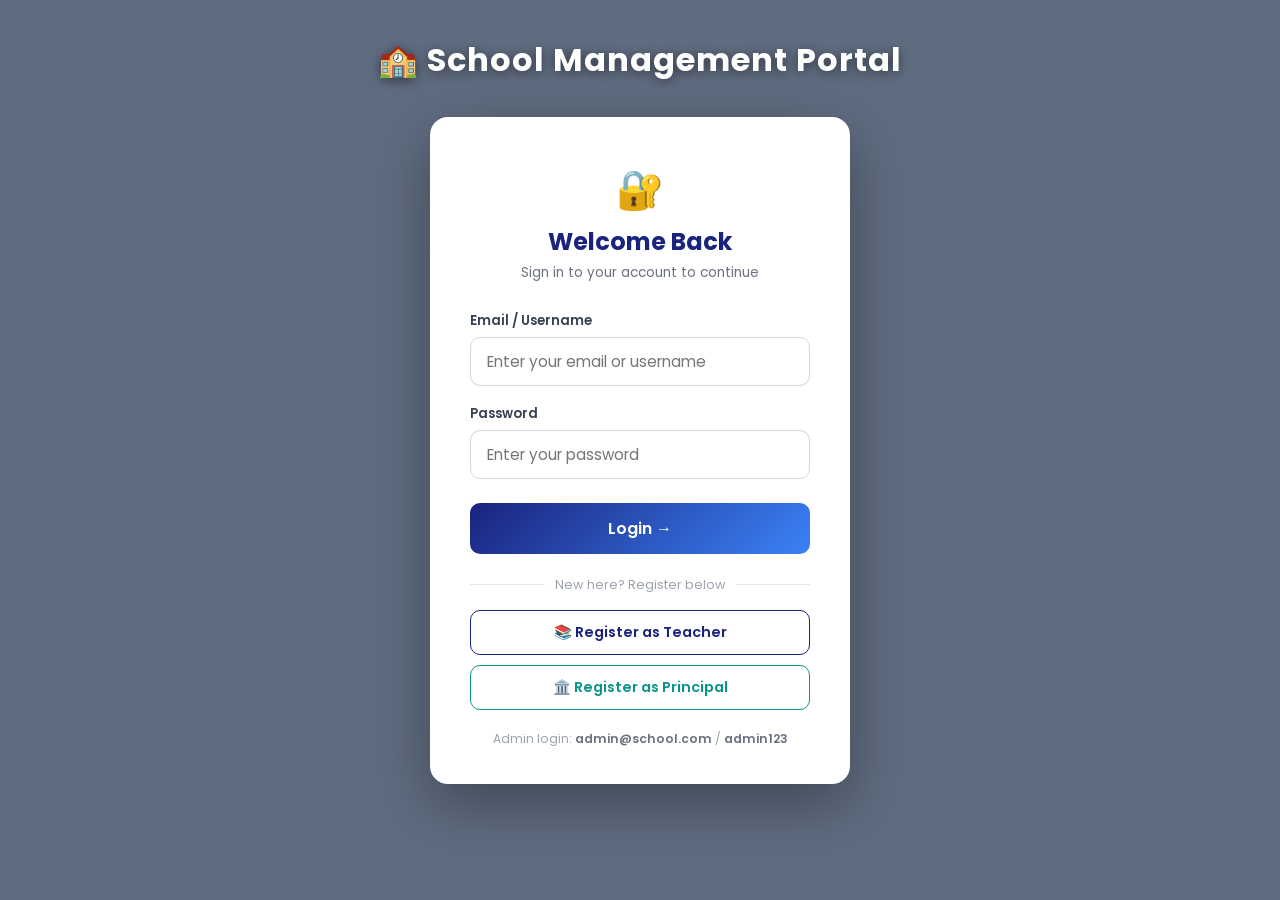
==== dashboard-admin.html @ 129d716a "Add complete School Management System UI (all pages) Co-authored-by: NikhilPNanhe <257452570+NikhilP" ====
<!DOCTYPE html>
<html lang="en">
<head>
  <meta charset="UTF-8" />
  <meta name="viewport" content="width=device-width, initial-scale=1.0" />
  <title>Admin Dashboard – School Management Portal</title>
  <link rel="preconnect" href="https://fonts.googleapis.com" />
  <link rel="preconnect" href="https://fonts.gstatic.com" crossorigin />
  <link href="https://fonts.googleapis.com/css2?family=Poppins:wght@300;400;500;600;700&display=swap" rel="stylesheet" />
  <style>
    *, *::before, *::after { box-sizing: border-box; margin: 0; padding: 0; }

    :root {
      --primary: #1e293b;
      --primary-light: #475569;
      --accent-purple: #7c3aed;
      --accent-light: #ede9fe;
      --sidebar-w: 240px;
      --topbar-h: 64px;
    }

    body { font-family: 'Poppins', sans-serif; background: #f1f5f9; color: #1f2937; }

    /* Topbar */
    .topbar {
      position: fixed; top: 0; left: 0; right: 0; height: var(--topbar-h);
      background: linear-gradient(135deg, var(--primary) 0%, var(--primary-light) 100%);
      display: flex; align-items: center; justify-content: space-between;
      padding: 0 24px; z-index: 100;
      box-shadow: 0 2px 12px rgba(0,0,0,0.25);
    }
    .topbar-left { display: flex; align-items: center; gap: 14px; }
    .topbar-logo { font-size: 1.5rem; }
    .topbar-title { color: #fff; font-size: 1.1rem; font-weight: 700; }
    .topbar-subtitle { color: rgba(255,255,255,0.7); font-size: 0.78rem; }

    .user-menu { position: relative; }
    .user-btn {
      display: flex; align-items: center; gap: 10px;
      background: rgba(255,255,255,0.15); border: none; border-radius: 30px;
      padding: 8px 16px; cursor: pointer; color: #fff; font-family: inherit;
      font-size: 0.9rem; font-weight: 500; transition: background 0.2s;
    }
    .user-btn:hover { background: rgba(255,255,255,0.25); }
    .user-avatar {
      width: 34px; height: 34px; border-radius: 50%;
      background: var(--accent-purple); display: flex; align-items: center;
      justify-content: center; font-size: 1.1rem; font-weight: 700; color: #fff;
    }
    .dropdown {
      position: absolute; top: calc(100% + 10px); right: 0;
      background: #fff; border-radius: 12px; min-width: 190px;
      box-shadow: 0 10px 40px rgba(0,0,0,0.18); overflow: hidden;
      display: none; z-index: 200;
    }
    .dropdown.open { display: block; }
    .dropdown a {
      display: flex; align-items: center; gap: 10px;
      padding: 12px 16px; text-decoration: none; color: #374151;
      font-size: 0.88rem; font-weight: 500; transition: background 0.15s;
    }
    .dropdown a:hover { background: #f3f4f6; }
    .dropdown a.logout { color: #dc2626; }
    .dropdown hr { border: none; border-top: 1px solid #e5e7eb; }

    /* Sidebar */
    .sidebar {
      position: fixed; top: var(--topbar-h); left: 0; bottom: 0;
      width: var(--sidebar-w); background: #fff;
      box-shadow: 2px 0 12px rgba(0,0,0,0.06); overflow-y: auto; z-index: 50;
    }
    .sidebar-section { padding: 20px 0 0; }
    .sidebar-label {
      padding: 6px 20px; font-size: 0.72rem; font-weight: 700;
      color: #9ca3af; text-transform: uppercase; letter-spacing: 0.08em;
    }
    .nav-item {
      display: flex; align-items: center; gap: 12px;
      padding: 12px 20px; cursor: pointer; border: none; background: none;
      font-family: inherit; font-size: 0.9rem; font-weight: 500;
      color: #4b5563; width: 100%; text-align: left;
      transition: background 0.15s, color 0.15s;
      border-left: 3px solid transparent;
    }
    .nav-item:hover { background: var(--accent-light); color: var(--accent-purple); }
    .nav-item.active { background: var(--accent-light); color: var(--accent-purple); border-left-color: var(--accent-purple); font-weight: 600; }
    .nav-icon { font-size: 1.1rem; width: 24px; text-align: center; }

    /* Main */
    .main {
      margin-left: var(--sidebar-w); margin-top: var(--topbar-h);
      padding: 32px; min-height: calc(100vh - var(--topbar-h));
    }

    .panel { display: none; }
    .panel.active { display: block; }

    .page-header { margin-bottom: 28px; }
    .page-header h1 { font-size: 1.5rem; font-weight: 700; color: var(--primary); }
    .page-header p  { color: #6b7280; font-size: 0.88rem; margin-top: 4px; }

    .stats-grid { display: grid; grid-template-columns: repeat(auto-fill, minmax(200px,1fr)); gap: 18px; margin-bottom: 28px; }
    .stat-card {
      background: #fff; border-radius: 14px; padding: 22px 20px;
      box-shadow: 0 2px 12px rgba(0,0,0,0.06);
      display: flex; align-items: center; gap: 16px;
    }
    .stat-icon { font-size: 2rem; width: 52px; height: 52px; border-radius: 12px; display: flex; align-items: center; justify-content: center; flex-shrink: 0; }
    .stat-icon.purple { background: var(--accent-light); }
    .stat-icon.blue   { background: #dbeafe; }
    .stat-icon.green  { background: #dcfce7; }
    .stat-icon.orange { background: #ffedd5; }
    .stat-info h3 { font-size: 1.5rem; font-weight: 700; color: #111827; }
    .stat-info p  { font-size: 0.8rem; color: #6b7280; margin-top: 2px; }

    .content-card {
      background: #fff; border-radius: 16px;
      box-shadow: 0 2px 12px rgba(0,0,0,0.06); overflow: hidden; margin-bottom: 24px;
    }
    .content-card-header {
      padding: 18px 24px; border-bottom: 1px solid #f3f4f6;
      display: flex; justify-content: space-between; align-items: center;
    }
    .content-card-header h3 { font-size: 1rem; font-weight: 700; color: #111827; }
    .content-card-body { padding: 24px; }

    .table-wrapper { overflow-x: auto; }
    table { width: 100%; border-collapse: collapse; }
    th { padding: 12px 16px; text-align: left; font-size: 0.8rem; font-weight: 700; color: #6b7280; text-transform: uppercase; letter-spacing: 0.05em; border-bottom: 1px solid #e5e7eb; }
    td { padding: 14px 16px; font-size: 0.9rem; color: #374151; border-bottom: 1px solid #f3f4f6; vertical-align: middle; }
    tr:last-child td { border-bottom: none; }
    tr:hover td { background: #fafafa; }

    .status-badge { display: inline-block; padding: 3px 10px; border-radius: 20px; font-size: 0.78rem; font-weight: 600; }
    .badge-green  { background: #dcfce7; color: #15803d; }
    .badge-red    { background: #fee2e2; color: #b91c1c; }
    .badge-orange { background: #fef9c3; color: #b45309; }
    .badge-blue   { background: #dbeafe; color: #1d4ed8; }
    .badge-purple { background: var(--accent-light); color: var(--accent-purple); }

    .btn { padding: 8px 16px; border-radius: 8px; font-size: 0.82rem; font-weight: 600; font-family: inherit; cursor: pointer; transition: opacity 0.2s, transform 0.1s; border: none; white-space: nowrap; }
    .btn:active { transform: scale(0.97); }
    .btn-success { background: #dcfce7; color: #15803d; }
    .btn-success:hover { background: #bbf7d0; }
    .btn-danger  { background: #fee2e2; color: #b91c1c; }
    .btn-danger:hover  { background: #fecaca; }
    .btn-primary { background: linear-gradient(135deg, var(--primary) 0%, var(--primary-light) 100%); color: #fff; padding: 11px 24px; font-size: 0.9rem; border-radius: 10px; }
    .btn-primary:hover { opacity: 0.9; }

    .btn-group { display: flex; gap: 8px; flex-wrap: wrap; }

    .info-box {
      background: #fffbeb; border: 1.5px solid #fde68a; border-radius: 12px;
      padding: 16px 20px; margin-bottom: 20px;
      display: flex; align-items: flex-start; gap: 12px;
    }
    .info-box .icon { font-size: 1.3rem; flex-shrink: 0; margin-top: 1px; }
    .info-box p { font-size: 0.88rem; color: #92400e; line-height: 1.5; }
    .info-box strong { display: block; margin-bottom: 4px; color: #78350f; }

    .msg { margin-top: 10px; font-size: 0.86rem; border-radius: 8px; padding: 10px 14px; display: none; }
    .msg.error   { background: #fee2e2; color: #b91c1c; display: block; }
    .msg.success { background: #dcfce7; color: #15803d; display: block; }

    @media (max-width: 768px) {
      :root { --sidebar-w: 0px; }
      .sidebar { display: none; }
      .main { margin-left: 0; padding: 20px 16px; }
      .stats-grid { grid-template-columns: 1fr 1fr; }
    }
  </style>
</head>
<body>

<!-- Topbar -->
<div class="topbar">
  <div class="topbar-left">
    <div class="topbar-logo">🏫</div>
    <div>
      <div class="topbar-title">School Management Portal</div>
      <div class="topbar-subtitle">Admin Control Panel</div>
    </div>
  </div>
  <div class="user-menu">
    <button class="user-btn" id="userBtn" aria-expanded="false" aria-haspopup="true">
      <div class="user-avatar">⚙️</div>
      <span>Administrator</span>
      <span>▾</span>
    </button>
    <div class="dropdown" id="dropdown" role="menu">
      <a href="#" onclick="showPanel('overview'); closeDropdown(); return false;" role="menuitem">🏠 Overview</a>
      <hr />
      <a href="#" class="logout" onclick="logout(); return false;" role="menuitem">🚪 Logout</a>
    </div>
  </div>
</div>

<!-- Sidebar -->
<div class="sidebar">
  <div class="sidebar-section">
    <div class="sidebar-label">Admin Panel</div>
    <button class="nav-item active" id="nav-overview" onclick="showPanel('overview')">
      <span class="nav-icon">🏠</span> Overview
    </button>
    <button class="nav-item" id="nav-teachers" onclick="showPanel('teachers')">
      <span class="nav-icon">👩‍🏫</span> Teacher Access
    </button>
    <button class="nav-item" id="nav-principals" onclick="showPanel('principals')">
      <span class="nav-icon">🏛️</span> Principal Access
    </button>
    <button class="nav-item" id="nav-roles" onclick="showPanel('roles')">
      <span class="nav-icon">🛡️</span> Role Management
    </button>
  </div>
</div>

<!-- Main Content -->
<div class="main">

  <!-- OVERVIEW -->
  <div class="panel active" id="panel-overview">
    <div class="page-header">
      <h1>⚙️ Admin Control Panel</h1>
      <p>Manage system permissions, roles, and access control.</p>
    </div>

    <div class="info-box">
      <div class="icon">⚠️</div>
      <p>
        <strong>Admin Access Restriction</strong>
        As Administrator, you can manage user roles and system permissions. You do <strong>not</strong> have access to student academic information (grades, marks, or academic records). This data is managed exclusively by Teachers and Principals.
      </p>
    </div>

    <div class="stats-grid">
      <div class="stat-card"><div class="stat-icon purple">👥</div><div class="stat-info"><h3 id="statTotal">0</h3><p>Total Users</p></div></div>
      <div class="stat-card"><div class="stat-icon blue">👩‍🏫</div><div class="stat-info"><h3 id="statTeachers">0</h3><p>Teachers</p></div></div>
      <div class="stat-card"><div class="stat-icon green">🏛️</div><div class="stat-info"><h3 id="statPrincipals">0</h3><p>Principals</p></div></div>
      <div class="stat-card"><div class="stat-icon orange">🚫</div><div class="stat-info"><h3 id="statBlocked">0</h3><p>Blocked Users</p></div></div>
    </div>

    <div class="content-card">
      <div class="content-card-header"><h3>All Registered Users</h3></div>
      <div class="content-card-body">
        <div class="table-wrapper">
          <table>
            <thead><tr><th>#</th><th>Name</th><th>Email</th><th>Role</th><th>Status</th><th>Actions</th></tr></thead>
            <tbody id="allUsersTable">
              <tr><td colspan="6" style="text-align:center;color:#9ca3af;padding:30px;">No users registered yet.</td></tr>
            </tbody>
          </table>
        </div>
        <div id="overviewMsg" class="msg"></div>
      </div>
    </div>
  </div>

  <!-- TEACHER ACCESS -->
  <div class="panel" id="panel-teachers">
    <div class="page-header">
      <h1>👩‍🏫 Teacher Access Management</h1>
      <p>Grant or revoke access for teacher accounts.</p>
    </div>

    <div class="info-box">
      <div class="icon">ℹ️</div>
      <p>
        <strong>Teacher Permissions</strong>
        Active teachers can: Upload homework, mark attendance, view class schedules, and track student performance. You can grant or deny login access here.
      </p>
    </div>

    <div class="content-card">
      <div class="content-card-header">
        <h3>Registered Teachers</h3>
        <span id="teacherCountLabel" style="font-size:0.85rem;color:#6b7280;">0 teachers</span>
      </div>
      <div class="content-card-body">
        <div class="table-wrapper">
          <table>
            <thead><tr><th>#</th><th>Name</th><th>Email</th><th>Subject</th><th>Phone</th><th>Status</th><th>Actions</th></tr></thead>
            <tbody id="teacherTable">
              <tr><td colspan="7" style="text-align:center;color:#9ca3af;padding:30px;">No teachers registered yet.</td></tr>
            </tbody>
          </table>
        </div>
        <div id="teacherMsg" class="msg"></div>
      </div>
    </div>
  </div>

  <!-- PRINCIPAL ACCESS -->
  <div class="panel" id="panel-principals">
    <div class="page-header">
      <h1>🏛️ Principal Access Management</h1>
      <p>Grant or revoke access for principal accounts.</p>
    </div>

    <div class="info-box">
      <div class="icon">ℹ️</div>
      <p>
        <strong>Principal Permissions</strong>
        Active principals can: View school reports, manage teachers, view student records, and post announcements. You can grant or deny login access here.
      </p>
    </div>

    <div class="content-card">
      <div class="content-card-header">
        <h3>Registered Principals</h3>
        <span id="principalCountLabel" style="font-size:0.85rem;color:#6b7280;">0 principals</span>
      </div>
      <div class="content-card-body">
        <div class="table-wrapper">
          <table>
            <thead><tr><th>#</th><th>Name</th><th>Email</th><th>Experience</th><th>Phone</th><th>Status</th><th>Actions</th></tr></thead>
            <tbody id="principalTable">
              <tr><td colspan="7" style="text-align:center;color:#9ca3af;padding:30px;">No principals registered yet.</td></tr>
            </tbody>
          </table>
        </div>
        <div id="principalMsg" class="msg"></div>
      </div>
    </div>
  </div>

  <!-- ROLE MANAGEMENT -->
  <div class="panel" id="panel-roles">
    <div class="page-header">
      <h1>🛡️ Role Management</h1>
      <p>Overview of system roles and their permissions.</p>
    </div>

    <div class="info-box">
      <div class="icon">🔒</div>
      <p>
        <strong>Access Restriction Notice</strong>
        The Admin role cannot access student academic information. Grades, marks, exam results, and academic performance data are restricted to Teacher and Principal roles only.
      </p>
    </div>

    <div class="content-card">
      <div class="content-card-header"><h3>System Roles &amp; Permissions</h3></div>
      <div class="content-card-body">
        <div class="table-wrapper">
          <table>
            <thead><tr><th>Role</th><th>Register</th><th>Dashboard</th><th>Profile Mgmt</th><th>Student Academics</th><th>Access Control</th></tr></thead>
            <tbody>
              <tr>
                <td><span class="status-badge badge-purple">⚙️ Admin</span></td>
                <td>❌</td>
                <td>✅ Admin Panel</td>
                <td>–</td>
                <td><span class="status-badge badge-red">No Access</span></td>
                <td><span class="status-badge badge-green">Full Control</span></td>
              </tr>
              <tr>
                <td><span class="status-badge badge-blue">📚 Teacher</span></td>
                <td>✅ Self-Register</td>
                <td>✅ Teacher Dashboard</td>
                <td>✅ Edit Profile &amp; Password</td>
                <td><span class="status-badge badge-green">Full Access</span></td>
                <td><span class="status-badge badge-red">No Access</span></td>
              </tr>
              <tr>
                <td><span class="status-badge badge-green">🏛️ Principal</span></td>
                <td>✅ Self-Register</td>
                <td>✅ Principal Dashboard</td>
                <td>✅ Edit Profile &amp; Password</td>
                <td><span class="status-badge badge-green">Full Access</span></td>
                <td><span class="status-badge badge-red">No Access</span></td>
              </tr>
            </tbody>
          </table>
        </div>
      </div>
    </div>

    <div class="content-card">
      <div class="content-card-header"><h3>Feature Matrix</h3></div>
      <div class="content-card-body">
        <div class="table-wrapper">
          <table>
            <thead><tr><th>Feature</th><th>Admin</th><th>Teacher</th><th>Principal</th></tr></thead>
            <tbody>
              <tr><td>Upload Homework</td><td>❌</td><td>✅</td><td>❌</td></tr>
              <tr><td>Mark Attendance</td><td>❌</td><td>✅</td><td>❌</td></tr>
              <tr><td>View Class Schedule</td><td>❌</td><td>✅</td><td>❌</td></tr>
              <tr><td>Student Performance</td><td>❌</td><td>✅</td><td>✅</td></tr>
              <tr><td>School Reports</td><td>❌</td><td>❌</td><td>✅</td></tr>
              <tr><td>Teacher Management</td><td>✅ (Access)</td><td>❌</td><td>✅ (View)</td></tr>
              <tr><td>Student Records</td><td>❌</td><td>❌</td><td>✅ (View)</td></tr>
              <tr><td>Post Announcements</td><td>❌</td><td>❌</td><td>✅</td></tr>
              <tr><td>Grant/Deny Access</td><td>✅</td><td>❌</td><td>❌</td></tr>
              <tr><td>Student Academics</td><td><span class="status-badge badge-red">DENIED</span></td><td>✅</td><td>✅</td></tr>
            </tbody>
          </table>
        </div>
      </div>
    </div>
  </div>

</div><!-- /main -->

<script>
  // Auth guard
  (function () {
    const u = localStorage.getItem('sms_current_user');
    if (!u) { location.href = 'index.html'; return; }
    const user = JSON.parse(u);
    if (user.role !== 'admin') { location.href = 'index.html'; }
    loadAllData();
  })();

  function showPanel(name) {
    document.querySelectorAll('.panel').forEach(p => p.classList.remove('active'));
    document.querySelectorAll('.nav-item').forEach(n => n.classList.remove('active'));
    document.getElementById('panel-' + name).classList.add('active');
    const navEl = document.getElementById('nav-' + name);
    if (navEl) navEl.classList.add('active');
    loadAllData();
  }

  document.getElementById('userBtn').addEventListener('click', function (e) {
    e.stopPropagation();
    const dd = document.getElementById('dropdown');
    dd.classList.toggle('open');
    this.setAttribute('aria-expanded', dd.classList.contains('open'));
  });
  document.addEventListener('click', () => {
    document.getElementById('dropdown').classList.remove('open');
    document.getElementById('userBtn').setAttribute('aria-expanded', 'false');
  });
  function closeDropdown() {
    document.getElementById('dropdown').classList.remove('open');
    document.getElementById('userBtn').setAttribute('aria-expanded', 'false');
  }

  function logout() {
    localStorage.removeItem('sms_current_user');
    location.href = 'index.html';
  }

  function loadAllData() {
    const users      = JSON.parse(localStorage.getItem('sms_users') || '[]');
    const teachers   = users.filter(u => u.role === 'teacher');
    const principals = users.filter(u => u.role === 'principal');
    const blocked    = users.filter(u => u.active === false);

    // Stats
    document.getElementById('statTotal').textContent      = users.length;
    document.getElementById('statTeachers').textContent   = teachers.length;
    document.getElementById('statPrincipals').textContent = principals.length;
    document.getElementById('statBlocked').textContent    = blocked.length;

    // All users table
    const allTbody = document.getElementById('allUsersTable');
    if (users.length === 0) {
      allTbody.innerHTML = '<tr><td colspan="6" style="text-align:center;color:#9ca3af;padding:30px;">No users registered yet.</td></tr>';
    } else {
      allTbody.innerHTML = users.map((u, i) => `
        <tr>
          <td>${i + 1}</td>
          <td>${u.name}</td>
          <td>${u.email}</td>
          <td><span class="status-badge ${u.role === 'teacher' ? 'badge-blue' : 'badge-green'}">${u.role === 'teacher' ? '📚 Teacher' : '🏛️ Principal'}</span></td>
          <td><span class="status-badge ${u.active !== false ? 'badge-green' : 'badge-red'}">${u.active !== false ? 'Active' : 'Blocked'}</span></td>
          <td>
            <div class="btn-group">
              ${u.active !== false
                ? `<button class="btn btn-danger" onclick="toggleAccess('${u.id}', false)">🚫 Deny Access</button>`
                : `<button class="btn btn-success" onclick="toggleAccess('${u.id}', true)">✅ Grant Access</button>`}
            </div>
          </td>
        </tr>`).join('');
    }

    // Teachers table
    document.getElementById('teacherCountLabel').textContent = teachers.length + ' teacher' + (teachers.length !== 1 ? 's' : '');
    const tTbody = document.getElementById('teacherTable');
    if (teachers.length === 0) {
      tTbody.innerHTML = '<tr><td colspan="7" style="text-align:center;color:#9ca3af;padding:30px;">No teachers registered yet.</td></tr>';
    } else {
      tTbody.innerHTML = teachers.map((t, i) => `
        <tr>
          <td>${i + 1}</td>
          <td>${t.name}</td>
          <td>${t.email}</td>
          <td>${t.subject || '–'}</td>
          <td>${t.phone || '–'}</td>
          <td><span class="status-badge ${t.active !== false ? 'badge-green' : 'badge-red'}">${t.active !== false ? 'Active' : 'Blocked'}</span></td>
          <td>
            <div class="btn-group">
              ${t.active !== false
                ? `<button class="btn btn-danger" onclick="toggleAccess('${t.id}', false, 'teacher')">🚫 Deny Access</button>`
                : `<button class="btn btn-success" onclick="toggleAccess('${t.id}', true, 'teacher')">✅ Grant Access</button>`}
            </div>
          </td>
        </tr>`).join('');
    }

    // Principals table
    document.getElementById('principalCountLabel').textContent = principals.length + ' principal' + (principals.length !== 1 ? 's' : '');
    const pTbody = document.getElementById('principalTable');
    if (principals.length === 0) {
      pTbody.innerHTML = '<tr><td colspan="7" style="text-align:center;color:#9ca3af;padding:30px;">No principals registered yet.</td></tr>';
    } else {
      pTbody.innerHTML = principals.map((p, i) => `
        <tr>
          <td>${i + 1}</td>
          <td>${p.name}</td>
          <td>${p.email}</td>
          <td>${p.experience ? p.experience + ' yrs' : '–'}</td>
          <td>${p.phone || '–'}</td>
          <td><span class="status-badge ${p.active !== false ? 'badge-green' : 'badge-red'}">${p.active !== false ? 'Active' : 'Blocked'}</span></td>
          <td>
            <div class="btn-group">
              ${p.active !== false
                ? `<button class="btn btn-danger" onclick="toggleAccess('${p.id}', false, 'principal')">🚫 Deny Access</button>`
                : `<button class="btn btn-success" onclick="toggleAccess('${p.id}', true, 'principal')">✅ Grant Access</button>`}
            </div>
          </td>
        </tr>`).join('');
    }
  }

  function toggleAccess(id, grant, source) {
    const users = JSON.parse(localStorage.getItem('sms_users') || '[]');
    const idx   = users.findIndex(u => u.id === id);
    if (idx === -1) return;
    users[idx].active = grant;
    localStorage.setItem('sms_users', JSON.stringify(users));

    const msgIds = { teacher: 'teacherMsg', principal: 'principalMsg' };
    const msgId  = msgIds[source] || 'overviewMsg';
    const msgEl  = document.getElementById(msgId);
    if (msgEl) {
      msgEl.className = 'msg success';
      msgEl.textContent = `✅ Access ${grant ? 'granted' : 'denied'} for ${users[idx].name}.`;
      setTimeout(() => { msgEl.className = 'msg'; }, 3000);
    }
    loadAllData();
  }
</script>
</body>
</html>
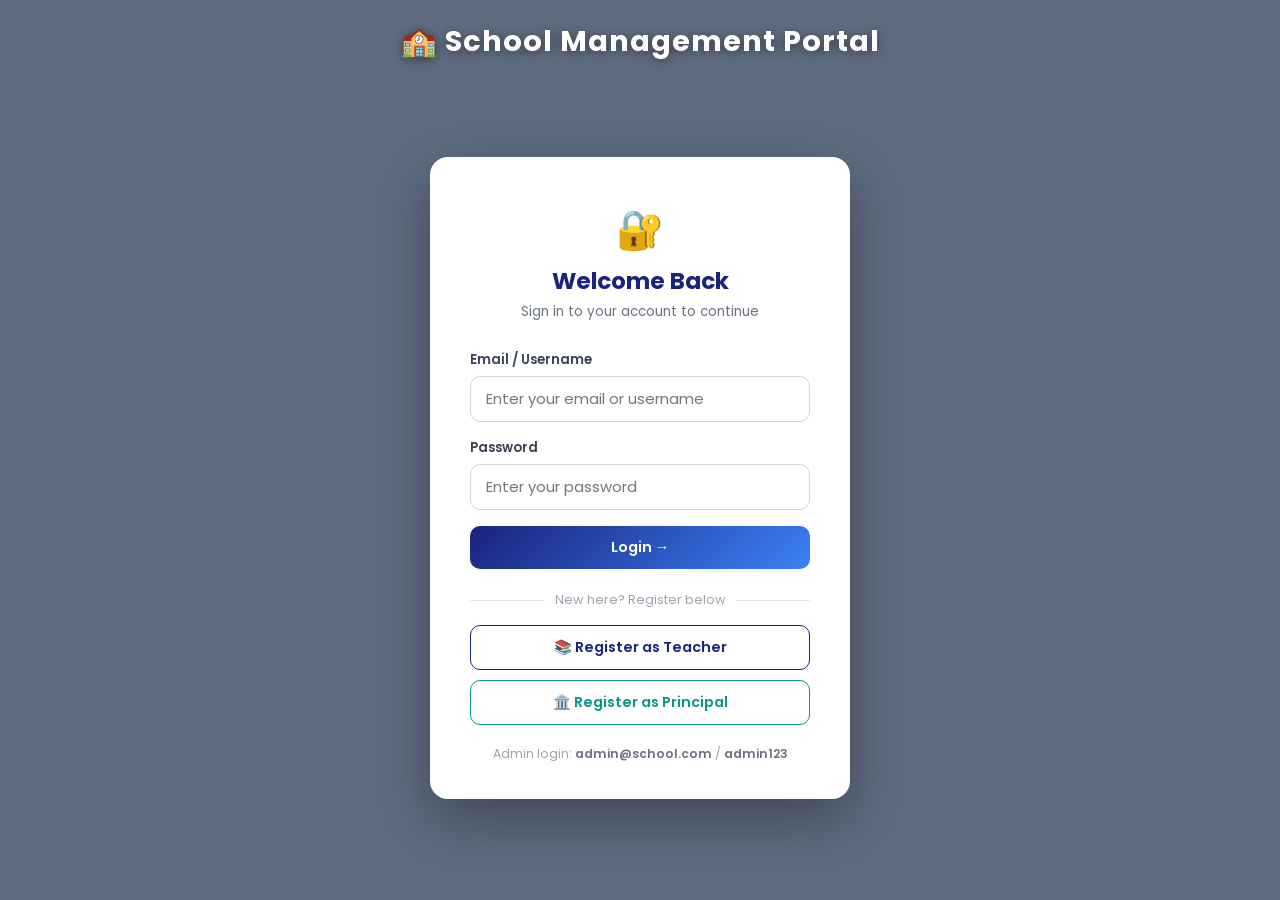
==== commit fce846d0: "Extract shared style.css + app.js, refactor all pages, fix STUDENTS bug, add README Co-authored-by: " ====
--- a/dashboard-admin.html
+++ b/dashboard-admin.html
@@ -3,179 +3,25 @@
 <head>
   <meta charset="UTF-8" />
   <meta name="viewport" content="width=device-width, initial-scale=1.0" />
-  <title>Admin Dashboard – School Management Portal</title>
+  <title>Admin Control Panel – School Management Portal</title>
   <link rel="preconnect" href="https://fonts.googleapis.com" />
   <link rel="preconnect" href="https://fonts.gstatic.com" crossorigin />
   <link href="https://fonts.googleapis.com/css2?family=Poppins:wght@300;400;500;600;700&display=swap" rel="stylesheet" />
+  <link rel="stylesheet" href="style.css" />
   <style>
-    *, *::before, *::after { box-sizing: border-box; margin: 0; padding: 0; }
-
-    :root {
-      --primary: #1e293b;
-      --primary-light: #475569;
-      --accent-purple: #7c3aed;
-      --accent-light: #ede9fe;
-      --sidebar-w: 240px;
-      --topbar-h: 64px;
-    }
-
-    body { font-family: 'Poppins', sans-serif; background: #f1f5f9; color: #1f2937; }
-
-    /* Topbar */
-    .topbar {
-      position: fixed; top: 0; left: 0; right: 0; height: var(--topbar-h);
-      background: linear-gradient(135deg, var(--primary) 0%, var(--primary-light) 100%);
-      display: flex; align-items: center; justify-content: space-between;
-      padding: 0 24px; z-index: 100;
-      box-shadow: 0 2px 12px rgba(0,0,0,0.25);
-    }
-    .topbar-left { display: flex; align-items: center; gap: 14px; }
-    .topbar-logo { font-size: 1.5rem; }
-    .topbar-title { color: #fff; font-size: 1.1rem; font-weight: 700; }
-    .topbar-subtitle { color: rgba(255,255,255,0.7); font-size: 0.78rem; }
-
-    .user-menu { position: relative; }
-    .user-btn {
-      display: flex; align-items: center; gap: 10px;
-      background: rgba(255,255,255,0.15); border: none; border-radius: 30px;
-      padding: 8px 16px; cursor: pointer; color: #fff; font-family: inherit;
-      font-size: 0.9rem; font-weight: 500; transition: background 0.2s;
-    }
-    .user-btn:hover { background: rgba(255,255,255,0.25); }
-    .user-avatar {
-      width: 34px; height: 34px; border-radius: 50%;
-      background: var(--accent-purple); display: flex; align-items: center;
-      justify-content: center; font-size: 1.1rem; font-weight: 700; color: #fff;
-    }
-    .dropdown {
-      position: absolute; top: calc(100% + 10px); right: 0;
-      background: #fff; border-radius: 12px; min-width: 190px;
-      box-shadow: 0 10px 40px rgba(0,0,0,0.18); overflow: hidden;
-      display: none; z-index: 200;
-    }
-    .dropdown.open { display: block; }
-    .dropdown a {
-      display: flex; align-items: center; gap: 10px;
-      padding: 12px 16px; text-decoration: none; color: #374151;
-      font-size: 0.88rem; font-weight: 500; transition: background 0.15s;
-    }
-    .dropdown a:hover { background: #f3f4f6; }
-    .dropdown a.logout { color: #dc2626; }
-    .dropdown hr { border: none; border-top: 1px solid #e5e7eb; }
-
-    /* Sidebar */
-    .sidebar {
-      position: fixed; top: var(--topbar-h); left: 0; bottom: 0;
-      width: var(--sidebar-w); background: #fff;
-      box-shadow: 2px 0 12px rgba(0,0,0,0.06); overflow-y: auto; z-index: 50;
-    }
-    .sidebar-section { padding: 20px 0 0; }
-    .sidebar-label {
-      padding: 6px 20px; font-size: 0.72rem; font-weight: 700;
-      color: #9ca3af; text-transform: uppercase; letter-spacing: 0.08em;
-    }
-    .nav-item {
-      display: flex; align-items: center; gap: 12px;
-      padding: 12px 20px; cursor: pointer; border: none; background: none;
-      font-family: inherit; font-size: 0.9rem; font-weight: 500;
-      color: #4b5563; width: 100%; text-align: left;
-      transition: background 0.15s, color 0.15s;
-      border-left: 3px solid transparent;
-    }
-    .nav-item:hover { background: var(--accent-light); color: var(--accent-purple); }
-    .nav-item.active { background: var(--accent-light); color: var(--accent-purple); border-left-color: var(--accent-purple); font-weight: 600; }
-    .nav-icon { font-size: 1.1rem; width: 24px; text-align: center; }
-
-    /* Main */
-    .main {
-      margin-left: var(--sidebar-w); margin-top: var(--topbar-h);
-      padding: 32px; min-height: calc(100vh - var(--topbar-h));
-    }
-
-    .panel { display: none; }
-    .panel.active { display: block; }
-
-    .page-header { margin-bottom: 28px; }
-    .page-header h1 { font-size: 1.5rem; font-weight: 700; color: var(--primary); }
-    .page-header p  { color: #6b7280; font-size: 0.88rem; margin-top: 4px; }
-
-    .stats-grid { display: grid; grid-template-columns: repeat(auto-fill, minmax(200px,1fr)); gap: 18px; margin-bottom: 28px; }
-    .stat-card {
-      background: #fff; border-radius: 14px; padding: 22px 20px;
-      box-shadow: 0 2px 12px rgba(0,0,0,0.06);
-      display: flex; align-items: center; gap: 16px;
-    }
-    .stat-icon { font-size: 2rem; width: 52px; height: 52px; border-radius: 12px; display: flex; align-items: center; justify-content: center; flex-shrink: 0; }
-    .stat-icon.purple { background: var(--accent-light); }
-    .stat-icon.blue   { background: #dbeafe; }
-    .stat-icon.green  { background: #dcfce7; }
-    .stat-icon.orange { background: #ffedd5; }
-    .stat-info h3 { font-size: 1.5rem; font-weight: 700; color: #111827; }
-    .stat-info p  { font-size: 0.8rem; color: #6b7280; margin-top: 2px; }
-
-    .content-card {
-      background: #fff; border-radius: 16px;
-      box-shadow: 0 2px 12px rgba(0,0,0,0.06); overflow: hidden; margin-bottom: 24px;
-    }
-    .content-card-header {
-      padding: 18px 24px; border-bottom: 1px solid #f3f4f6;
-      display: flex; justify-content: space-between; align-items: center;
-    }
-    .content-card-header h3 { font-size: 1rem; font-weight: 700; color: #111827; }
-    .content-card-body { padding: 24px; }
-
-    .table-wrapper { overflow-x: auto; }
-    table { width: 100%; border-collapse: collapse; }
-    th { padding: 12px 16px; text-align: left; font-size: 0.8rem; font-weight: 700; color: #6b7280; text-transform: uppercase; letter-spacing: 0.05em; border-bottom: 1px solid #e5e7eb; }
-    td { padding: 14px 16px; font-size: 0.9rem; color: #374151; border-bottom: 1px solid #f3f4f6; vertical-align: middle; }
-    tr:last-child td { border-bottom: none; }
-    tr:hover td { background: #fafafa; }
-
-    .status-badge { display: inline-block; padding: 3px 10px; border-radius: 20px; font-size: 0.78rem; font-weight: 600; }
-    .badge-green  { background: #dcfce7; color: #15803d; }
-    .badge-red    { background: #fee2e2; color: #b91c1c; }
-    .badge-orange { background: #fef9c3; color: #b45309; }
-    .badge-blue   { background: #dbeafe; color: #1d4ed8; }
-    .badge-purple { background: var(--accent-light); color: var(--accent-purple); }
-
-    .btn { padding: 8px 16px; border-radius: 8px; font-size: 0.82rem; font-weight: 600; font-family: inherit; cursor: pointer; transition: opacity 0.2s, transform 0.1s; border: none; white-space: nowrap; }
-    .btn:active { transform: scale(0.97); }
-    .btn-success { background: #dcfce7; color: #15803d; }
-    .btn-success:hover { background: #bbf7d0; }
-    .btn-danger  { background: #fee2e2; color: #b91c1c; }
-    .btn-danger:hover  { background: #fecaca; }
-    .btn-primary { background: linear-gradient(135deg, var(--primary) 0%, var(--primary-light) 100%); color: #fff; padding: 11px 24px; font-size: 0.9rem; border-radius: 10px; }
-    .btn-primary:hover { opacity: 0.9; }
-
-    .btn-group { display: flex; gap: 8px; flex-wrap: wrap; }
-
-    .info-box {
-      background: #fffbeb; border: 1.5px solid #fde68a; border-radius: 12px;
-      padding: 16px 20px; margin-bottom: 20px;
-      display: flex; align-items: flex-start; gap: 12px;
-    }
-    .info-box .icon { font-size: 1.3rem; flex-shrink: 0; margin-top: 1px; }
-    .info-box p { font-size: 0.88rem; color: #92400e; line-height: 1.5; }
-    .info-box strong { display: block; margin-bottom: 4px; color: #78350f; }
-
-    .msg { margin-top: 10px; font-size: 0.86rem; border-radius: 8px; padding: 10px 14px; display: none; }
-    .msg.error   { background: #fee2e2; color: #b91c1c; display: block; }
-    .msg.success { background: #dcfce7; color: #15803d; display: block; }
-
-    @media (max-width: 768px) {
-      :root { --sidebar-w: 0px; }
-      .sidebar { display: none; }
-      .main { margin-left: 0; padding: 20px 16px; }
-      .stats-grid { grid-template-columns: 1fr 1fr; }
-    }
+    .topbar           { background: linear-gradient(135deg, var(--slate-dark) 0%, var(--slate-mid) 100%); }
+    .nav-item:hover   { background: var(--purple-light); color: var(--purple); }
+    .nav-item.active  { background: var(--purple-light); color: var(--purple); border-left-color: var(--purple); }
+    .page-header h1   { color: var(--slate-dark); }
+    .user-avatar      { background: var(--purple); }
   </style>
 </head>
 <body>
 
 <!-- Topbar -->
-<div class="topbar">
+<header class="topbar">
   <div class="topbar-left">
-    <div class="topbar-logo">🏫</div>
+    <span class="topbar-logo">🏫</span>
     <div>
       <div class="topbar-title">School Management Portal</div>
       <div class="topbar-subtitle">Admin Control Panel</div>
@@ -185,58 +31,48 @@
     <button class="user-btn" id="userBtn" aria-expanded="false" aria-haspopup="true">
       <div class="user-avatar">⚙️</div>
       <span>Administrator</span>
-      <span>▾</span>
+      <span aria-hidden="true">▾</span>
     </button>
-    <div class="dropdown" id="dropdown" role="menu">
+    <nav class="dropdown" id="dropdown" role="menu">
       <a href="#" onclick="showPanel('overview'); closeDropdown(); return false;" role="menuitem">🏠 Overview</a>
       <hr />
       <a href="#" class="logout" onclick="logout(); return false;" role="menuitem">🚪 Logout</a>
-    </div>
+    </nav>
   </div>
-</div>
+</header>
 
 <!-- Sidebar -->
-<div class="sidebar">
+<nav class="sidebar" aria-label="Admin navigation">
   <div class="sidebar-section">
     <div class="sidebar-label">Admin Panel</div>
-    <button class="nav-item active" id="nav-overview" onclick="showPanel('overview')">
-      <span class="nav-icon">🏠</span> Overview
-    </button>
-    <button class="nav-item" id="nav-teachers" onclick="showPanel('teachers')">
-      <span class="nav-icon">👩‍🏫</span> Teacher Access
-    </button>
-    <button class="nav-item" id="nav-principals" onclick="showPanel('principals')">
-      <span class="nav-icon">🏛️</span> Principal Access
-    </button>
-    <button class="nav-item" id="nav-roles" onclick="showPanel('roles')">
-      <span class="nav-icon">🛡️</span> Role Management
-    </button>
+    <button class="nav-item active" id="nav-overview" onclick="showPanel('overview')"><span class="nav-icon">🏠</span> Overview</button>
+    <button class="nav-item" id="nav-teachers" onclick="showPanel('teachers')"><span class="nav-icon">👩‍🏫</span> Teacher Access</button>
+    <button class="nav-item" id="nav-principals" onclick="showPanel('principals')"><span class="nav-icon">🏛️</span> Principal Access</button>
+    <button class="nav-item" id="nav-roles" onclick="showPanel('roles')"><span class="nav-icon">🛡️</span> Role Management</button>
   </div>
-</div>
-
-<!-- Main Content -->
-<div class="main">
+</nav>
+
+<!-- Main -->
+<main class="main">
 
   <!-- OVERVIEW -->
-  <div class="panel active" id="panel-overview">
-    <div class="page-header">
-      <h1>⚙️ Admin Control Panel</h1>
-      <p>Manage system permissions, roles, and access control.</p>
-    </div>
+  <section class="panel active" id="panel-overview">
+    <div class="page-header"><h1>⚙️ Admin Control Panel</h1><p>Manage system permissions, roles, and user access.</p></div>
 
     <div class="info-box">
       <div class="icon">⚠️</div>
-      <p>
-        <strong>Admin Access Restriction</strong>
-        As Administrator, you can manage user roles and system permissions. You do <strong>not</strong> have access to student academic information (grades, marks, or academic records). This data is managed exclusively by Teachers and Principals.
-      </p>
+      <p><strong>Access Restriction Notice</strong>
+        As Administrator you can manage user roles and system permissions.
+        You do <strong>not</strong> have access to student academic information
+        (grades, marks, or academic records). This data is managed exclusively by
+        Teachers and Principals.</p>
     </div>
 
     <div class="stats-grid">
-      <div class="stat-card"><div class="stat-icon purple">👥</div><div class="stat-info"><h3 id="statTotal">0</h3><p>Total Users</p></div></div>
-      <div class="stat-card"><div class="stat-icon blue">👩‍🏫</div><div class="stat-info"><h3 id="statTeachers">0</h3><p>Teachers</p></div></div>
-      <div class="stat-card"><div class="stat-icon green">🏛️</div><div class="stat-info"><h3 id="statPrincipals">0</h3><p>Principals</p></div></div>
-      <div class="stat-card"><div class="stat-icon orange">🚫</div><div class="stat-info"><h3 id="statBlocked">0</h3><p>Blocked Users</p></div></div>
+      <div class="stat-card"><div class="stat-icon si-purple">👥</div><div class="stat-info"><h3 id="statTotal">0</h3><p>Total Users</p></div></div>
+      <div class="stat-card"><div class="stat-icon si-blue">👩‍🏫</div><div class="stat-info"><h3 id="statTeachers">0</h3><p>Teachers</p></div></div>
+      <div class="stat-card"><div class="stat-icon si-teal">🏛️</div><div class="stat-info"><h3 id="statPrincipals">0</h3><p>Principals</p></div></div>
+      <div class="stat-card"><div class="stat-icon si-red">🚫</div><div class="stat-info"><h3 id="statBlocked">0</h3><p>Blocked Users</p></div></div>
     </div>
 
     <div class="content-card">
@@ -245,99 +81,76 @@
         <div class="table-wrapper">
           <table>
             <thead><tr><th>#</th><th>Name</th><th>Email</th><th>Role</th><th>Status</th><th>Actions</th></tr></thead>
-            <tbody id="allUsersTable">
-              <tr><td colspan="6" style="text-align:center;color:#9ca3af;padding:30px;">No users registered yet.</td></tr>
-            </tbody>
+            <tbody id="allUsersTable"><tr><td colspan="6" style="text-align:center;color:#9ca3af;padding:30px;">No users registered yet.</td></tr></tbody>
           </table>
         </div>
         <div id="overviewMsg" class="msg"></div>
       </div>
     </div>
-  </div>
+  </section>
 
   <!-- TEACHER ACCESS -->
-  <div class="panel" id="panel-teachers">
-    <div class="page-header">
-      <h1>👩‍🏫 Teacher Access Management</h1>
-      <p>Grant or revoke access for teacher accounts.</p>
-    </div>
-
+  <section class="panel" id="panel-teachers">
+    <div class="page-header"><h1>👩‍🏫 Teacher Access Management</h1><p>Grant or revoke access for teacher accounts.</p></div>
     <div class="info-box">
       <div class="icon">ℹ️</div>
-      <p>
-        <strong>Teacher Permissions</strong>
-        Active teachers can: Upload homework, mark attendance, view class schedules, and track student performance. You can grant or deny login access here.
-      </p>
-    </div>
-
+      <p><strong>Teacher Permissions</strong>
+        Active teachers can upload homework, mark attendance, view class schedules,
+        and track student performance. Grant or deny login access below.</p>
+    </div>
     <div class="content-card">
       <div class="content-card-header">
         <h3>Registered Teachers</h3>
-        <span id="teacherCountLabel" style="font-size:0.85rem;color:#6b7280;">0 teachers</span>
+        <span class="meta" id="teacherCountLabel">0 teachers</span>
       </div>
       <div class="content-card-body">
         <div class="table-wrapper">
           <table>
             <thead><tr><th>#</th><th>Name</th><th>Email</th><th>Subject</th><th>Phone</th><th>Status</th><th>Actions</th></tr></thead>
-            <tbody id="teacherTable">
-              <tr><td colspan="7" style="text-align:center;color:#9ca3af;padding:30px;">No teachers registered yet.</td></tr>
-            </tbody>
+            <tbody id="teacherTable"><tr><td colspan="7" style="text-align:center;color:#9ca3af;padding:30px;">No teachers registered yet.</td></tr></tbody>
           </table>
         </div>
         <div id="teacherMsg" class="msg"></div>
       </div>
     </div>
-  </div>
+  </section>
 
   <!-- PRINCIPAL ACCESS -->
-  <div class="panel" id="panel-principals">
-    <div class="page-header">
-      <h1>🏛️ Principal Access Management</h1>
-      <p>Grant or revoke access for principal accounts.</p>
-    </div>
-
+  <section class="panel" id="panel-principals">
+    <div class="page-header"><h1>🏛️ Principal Access Management</h1><p>Grant or revoke access for principal accounts.</p></div>
     <div class="info-box">
       <div class="icon">ℹ️</div>
-      <p>
-        <strong>Principal Permissions</strong>
-        Active principals can: View school reports, manage teachers, view student records, and post announcements. You can grant or deny login access here.
-      </p>
-    </div>
-
+      <p><strong>Principal Permissions</strong>
+        Active principals can view school reports, manage teachers, view student
+        records, and post announcements. Grant or deny login access below.</p>
+    </div>
     <div class="content-card">
       <div class="content-card-header">
         <h3>Registered Principals</h3>
-        <span id="principalCountLabel" style="font-size:0.85rem;color:#6b7280;">0 principals</span>
+        <span class="meta" id="principalCountLabel">0 principals</span>
       </div>
       <div class="content-card-body">
         <div class="table-wrapper">
           <table>
             <thead><tr><th>#</th><th>Name</th><th>Email</th><th>Experience</th><th>Phone</th><th>Status</th><th>Actions</th></tr></thead>
-            <tbody id="principalTable">
-              <tr><td colspan="7" style="text-align:center;color:#9ca3af;padding:30px;">No principals registered yet.</td></tr>
-            </tbody>
+            <tbody id="principalTable"><tr><td colspan="7" style="text-align:center;color:#9ca3af;padding:30px;">No principals registered yet.</td></tr></tbody>
           </table>
         </div>
         <div id="principalMsg" class="msg"></div>
       </div>
     </div>
-  </div>
+  </section>
 
   <!-- ROLE MANAGEMENT -->
-  <div class="panel" id="panel-roles">
-    <div class="page-header">
-      <h1>🛡️ Role Management</h1>
-      <p>Overview of system roles and their permissions.</p>
-    </div>
-
+  <section class="panel" id="panel-roles">
+    <div class="page-header"><h1>🛡️ Role Management</h1><p>Overview of system roles and their permissions.</p></div>
     <div class="info-box">
       <div class="icon">🔒</div>
-      <p>
-        <strong>Access Restriction Notice</strong>
-        The Admin role cannot access student academic information. Grades, marks, exam results, and academic performance data are restricted to Teacher and Principal roles only.
-      </p>
-    </div>
-
+      <p><strong>Important Restriction</strong>
+        The Admin role cannot access student academic information.
+        Grades, marks, exam results, and academic performance data are
+        restricted to Teacher and Principal roles only.</p>
+    </div>
     <div class="content-card">
       <div class="content-card-header"><h3>System Roles &amp; Permissions</h3></div>
       <div class="content-card-body">
@@ -362,7 +175,7 @@
                 <td><span class="status-badge badge-red">No Access</span></td>
               </tr>
               <tr>
-                <td><span class="status-badge badge-green">🏛️ Principal</span></td>
+                <td><span class="status-badge badge-teal">🏛️ Principal</span></td>
                 <td>✅ Self-Register</td>
                 <td>✅ Principal Dashboard</td>
                 <td>✅ Edit Profile &amp; Password</td>
@@ -374,7 +187,6 @@
         </div>
       </div>
     </div>
-
     <div class="content-card">
       <div class="content-card-header"><h3>Feature Matrix</h3></div>
       <div class="content-card-body">
@@ -397,149 +209,101 @@
         </div>
       </div>
     </div>
-  </div>
-
-</div><!-- /main -->
-
+  </section>
+
+</main>
+
+<script src="app.js"></script>
 <script>
-  // Auth guard
-  (function () {
-    const u = localStorage.getItem('sms_current_user');
-    if (!u) { location.href = 'index.html'; return; }
-    const user = JSON.parse(u);
-    if (user.role !== 'admin') { location.href = 'index.html'; }
+  /* ── Auth guard ── */
+  requireRole('admin');
+
+  initUserMenu();
+  loadAllData();
+
+  window.showPanel = function (name) {
+    document.querySelectorAll('.panel').forEach(function (el) { el.classList.remove('active'); });
+    document.querySelectorAll('.nav-item').forEach(function (el) { el.classList.remove('active'); });
+    var panel = document.getElementById('panel-' + name); if (panel) panel.classList.add('active');
+    var nav   = document.getElementById('nav-'   + name); if (nav)   nav.classList.add('active');
     loadAllData();
-  })();
-
-  function showPanel(name) {
-    document.querySelectorAll('.panel').forEach(p => p.classList.remove('active'));
-    document.querySelectorAll('.nav-item').forEach(n => n.classList.remove('active'));
-    document.getElementById('panel-' + name).classList.add('active');
-    const navEl = document.getElementById('nav-' + name);
-    if (navEl) navEl.classList.add('active');
-    loadAllData();
-  }
-
-  document.getElementById('userBtn').addEventListener('click', function (e) {
-    e.stopPropagation();
-    const dd = document.getElementById('dropdown');
-    dd.classList.toggle('open');
-    this.setAttribute('aria-expanded', dd.classList.contains('open'));
-  });
-  document.addEventListener('click', () => {
-    document.getElementById('dropdown').classList.remove('open');
-    document.getElementById('userBtn').setAttribute('aria-expanded', 'false');
-  });
-  function closeDropdown() {
-    document.getElementById('dropdown').classList.remove('open');
-    document.getElementById('userBtn').setAttribute('aria-expanded', 'false');
-  }
-
-  function logout() {
-    localStorage.removeItem('sms_current_user');
-    location.href = 'index.html';
-  }
+  };
 
   function loadAllData() {
-    const users      = JSON.parse(localStorage.getItem('sms_users') || '[]');
-    const teachers   = users.filter(u => u.role === 'teacher');
-    const principals = users.filter(u => u.role === 'principal');
-    const blocked    = users.filter(u => u.active === false);
-
-    // Stats
+    var users      = getUsers();
+    var teachers   = users.filter(function (u) { return u.role === 'teacher';   });
+    var principals = users.filter(function (u) { return u.role === 'principal'; });
+    var blocked    = users.filter(function (u) { return u.active === false;     });
+
+    /* stats */
     document.getElementById('statTotal').textContent      = users.length;
     document.getElementById('statTeachers').textContent   = teachers.length;
     document.getElementById('statPrincipals').textContent = principals.length;
     document.getElementById('statBlocked').textContent    = blocked.length;
 
-    // All users table
-    const allTbody = document.getElementById('allUsersTable');
-    if (users.length === 0) {
+    /* all users */
+    var allTbody = document.getElementById('allUsersTable');
+    if (!users.length) {
       allTbody.innerHTML = '<tr><td colspan="6" style="text-align:center;color:#9ca3af;padding:30px;">No users registered yet.</td></tr>';
     } else {
-      allTbody.innerHTML = users.map((u, i) => `
-        <tr>
-          <td>${i + 1}</td>
-          <td>${u.name}</td>
-          <td>${u.email}</td>
-          <td><span class="status-badge ${u.role === 'teacher' ? 'badge-blue' : 'badge-green'}">${u.role === 'teacher' ? '📚 Teacher' : '🏛️ Principal'}</span></td>
-          <td><span class="status-badge ${u.active !== false ? 'badge-green' : 'badge-red'}">${u.active !== false ? 'Active' : 'Blocked'}</span></td>
-          <td>
-            <div class="btn-group">
-              ${u.active !== false
-                ? `<button class="btn btn-danger" onclick="toggleAccess('${u.id}', false)">🚫 Deny Access</button>`
-                : `<button class="btn btn-success" onclick="toggleAccess('${u.id}', true)">✅ Grant Access</button>`}
-            </div>
-          </td>
-        </tr>`).join('');
+      allTbody.innerHTML = users.map(function (u, i) {
+        var active = u.active !== false;
+        return '<tr><td>' + (i+1) + '</td><td>' + u.name + '</td><td>' + u.email + '</td>' +
+          '<td><span class="status-badge ' + (u.role==='teacher'?'badge-blue':'badge-teal') + '">' +
+          (u.role==='teacher'?'📚 Teacher':'🏛️ Principal') + '</span></td>' +
+          '<td><span class="status-badge ' + (active?'badge-green':'badge-red') + '">' + (active?'Active':'Blocked') + '</span></td>' +
+          '<td><div class="btn-group">' +
+          (active ? '<button class="btn btn-sm btn-danger" onclick="toggleAccess(\''+u.id+'\',false)">🚫 Deny Access</button>'
+                  : '<button class="btn btn-sm btn-success" onclick="toggleAccess(\''+u.id+'\',true)">✅ Grant Access</button>') +
+          '</div></td></tr>';
+      }).join('');
     }
 
-    // Teachers table
-    document.getElementById('teacherCountLabel').textContent = teachers.length + ' teacher' + (teachers.length !== 1 ? 's' : '');
-    const tTbody = document.getElementById('teacherTable');
-    if (teachers.length === 0) {
+    /* teachers table */
+    document.getElementById('teacherCountLabel').textContent = teachers.length + ' teacher' + (teachers.length!==1?'s':'');
+    var tTbody = document.getElementById('teacherTable');
+    if (!teachers.length) {
       tTbody.innerHTML = '<tr><td colspan="7" style="text-align:center;color:#9ca3af;padding:30px;">No teachers registered yet.</td></tr>';
     } else {
-      tTbody.innerHTML = teachers.map((t, i) => `
-        <tr>
-          <td>${i + 1}</td>
-          <td>${t.name}</td>
-          <td>${t.email}</td>
-          <td>${t.subject || '–'}</td>
-          <td>${t.phone || '–'}</td>
-          <td><span class="status-badge ${t.active !== false ? 'badge-green' : 'badge-red'}">${t.active !== false ? 'Active' : 'Blocked'}</span></td>
-          <td>
-            <div class="btn-group">
-              ${t.active !== false
-                ? `<button class="btn btn-danger" onclick="toggleAccess('${t.id}', false, 'teacher')">🚫 Deny Access</button>`
-                : `<button class="btn btn-success" onclick="toggleAccess('${t.id}', true, 'teacher')">✅ Grant Access</button>`}
-            </div>
-          </td>
-        </tr>`).join('');
+      tTbody.innerHTML = teachers.map(function (t, i) {
+        var active = t.active !== false;
+        return '<tr><td>'+(i+1)+'</td><td>'+t.name+'</td><td>'+t.email+'</td><td>'+(t.subject||'–')+'</td><td>'+(t.phone||'–')+'</td>' +
+          '<td><span class="status-badge '+(active?'badge-green':'badge-red')+'">'+(active?'Active':'Blocked')+'</span></td>' +
+          '<td><div class="btn-group">' +
+          (active ? '<button class="btn btn-sm btn-danger" onclick="toggleAccess(\''+t.id+'\',false,\'teacher\')">🚫 Deny</button>'
+                  : '<button class="btn btn-sm btn-success" onclick="toggleAccess(\''+t.id+'\',true,\'teacher\')">✅ Grant</button>') +
+          '</div></td></tr>';
+      }).join('');
     }
 
-    // Principals table
-    document.getElementById('principalCountLabel').textContent = principals.length + ' principal' + (principals.length !== 1 ? 's' : '');
-    const pTbody = document.getElementById('principalTable');
-    if (principals.length === 0) {
+    /* principals table */
+    document.getElementById('principalCountLabel').textContent = principals.length + ' principal' + (principals.length!==1?'s':'');
+    var pTbody = document.getElementById('principalTable');
+    if (!principals.length) {
       pTbody.innerHTML = '<tr><td colspan="7" style="text-align:center;color:#9ca3af;padding:30px;">No principals registered yet.</td></tr>';
     } else {
-      pTbody.innerHTML = principals.map((p, i) => `
-        <tr>
-          <td>${i + 1}</td>
-          <td>${p.name}</td>
-          <td>${p.email}</td>
-          <td>${p.experience ? p.experience + ' yrs' : '–'}</td>
-          <td>${p.phone || '–'}</td>
-          <td><span class="status-badge ${p.active !== false ? 'badge-green' : 'badge-red'}">${p.active !== false ? 'Active' : 'Blocked'}</span></td>
-          <td>
-            <div class="btn-group">
-              ${p.active !== false
-                ? `<button class="btn btn-danger" onclick="toggleAccess('${p.id}', false, 'principal')">🚫 Deny Access</button>`
-                : `<button class="btn btn-success" onclick="toggleAccess('${p.id}', true, 'principal')">✅ Grant Access</button>`}
-            </div>
-          </td>
-        </tr>`).join('');
+      pTbody.innerHTML = principals.map(function (p, i) {
+        var active = p.active !== false;
+        return '<tr><td>'+(i+1)+'</td><td>'+p.name+'</td><td>'+p.email+'</td><td>'+(p.experience?p.experience+' yrs':'–')+'</td><td>'+(p.phone||'–')+'</td>' +
+          '<td><span class="status-badge '+(active?'badge-green':'badge-red')+'">'+(active?'Active':'Blocked')+'</span></td>' +
+          '<td><div class="btn-group">' +
+          (active ? '<button class="btn btn-sm btn-danger" onclick="toggleAccess(\''+p.id+'\',false,\'principal\')">🚫 Deny</button>'
+                  : '<button class="btn btn-sm btn-success" onclick="toggleAccess(\''+p.id+'\',true,\'principal\')">✅ Grant</button>') +
+          '</div></td></tr>';
+      }).join('');
     }
   }
 
-  function toggleAccess(id, grant, source) {
-    const users = JSON.parse(localStorage.getItem('sms_users') || '[]');
-    const idx   = users.findIndex(u => u.id === id);
+  window.toggleAccess = function (id, grant, source) {
+    var users = getUsers();
+    var idx   = users.findIndex(function (u) { return u.id === id; });
     if (idx === -1) return;
     users[idx].active = grant;
-    localStorage.setItem('sms_users', JSON.stringify(users));
-
-    const msgIds = { teacher: 'teacherMsg', principal: 'principalMsg' };
-    const msgId  = msgIds[source] || 'overviewMsg';
-    const msgEl  = document.getElementById(msgId);
-    if (msgEl) {
-      msgEl.className = 'msg success';
-      msgEl.textContent = `✅ Access ${grant ? 'granted' : 'denied'} for ${users[idx].name}.`;
-      setTimeout(() => { msgEl.className = 'msg'; }, 3000);
-    }
+    saveUsers(users);
+    var msgId = source === 'teacher' ? 'teacherMsg' : source === 'principal' ? 'principalMsg' : 'overviewMsg';
+    showMsg(msgId, 'success', '✅ Access ' + (grant ? 'granted' : 'denied') + ' for ' + users[idx].name + '.', 3000);
     loadAllData();
-  }
+  };
 </script>
 </body>
 </html>
--- a/style.css
+++ b/style.css
@@ -0,0 +1,637 @@
+/* ================================================================
+   School Management Portal — Shared Stylesheet
+   Fonts: Poppins (loaded via Google Fonts in each HTML page)
+   ================================================================ */
+
+/* ── Reset & Base ────────────────────────────────────────────── */
+*, *::before, *::after { box-sizing: border-box; margin: 0; padding: 0; }
+
+:root {
+  /* Brand colours */
+  --blue-dark:   #1a237e;
+  --blue-mid:    #3b82f6;
+  --teal-dark:   #0d6b5e;
+  --teal-mid:    #0d9488;
+  --slate-dark:  #1e293b;
+  --slate-mid:   #475569;
+  --purple:      #7c3aed;
+  --purple-light:#ede9fe;
+
+  /* Neutral */
+  --bg:          #f0f4f8;
+  --white:       #ffffff;
+  --border:      #d1d5db;
+  --text-main:   #111827;
+  --text-sub:    #6b7280;
+  --text-muted:  #9ca3af;
+
+  /* Layout */
+  --sidebar-w:   240px;
+  --topbar-h:    64px;
+  --radius-sm:   8px;
+  --radius-md:   10px;
+  --radius-lg:   14px;
+  --radius-xl:   18px;
+  --shadow-card: 0 2px 12px rgba(0,0,0,0.06);
+  --shadow-pop:  0 20px 60px rgba(0,0,0,0.35);
+}
+
+body {
+  font-family: 'Poppins', sans-serif;
+  background: var(--bg);
+  color: var(--text-main);
+}
+
+/* ── Auth Layout (login / register pages) ─────────────────────── */
+body.auth-page {
+  min-height: 100vh;
+  display: flex;
+  align-items: center;
+  justify-content: center;
+  padding: 24px 16px;
+  background:
+    linear-gradient(rgba(10,30,60,0.65), rgba(10,30,60,0.65)),
+    url('https://images.unsplash.com/photo-1580582932707-520aed937b7b?w=1920&q=80')
+    center/cover no-repeat fixed;
+}
+
+.portal-title {
+  position: fixed;
+  top: 20px;
+  left: 50%;
+  transform: translateX(-50%);
+  color: #fff;
+  font-size: clamp(1.1rem, 2.5vw, 1.8rem);
+  font-weight: 700;
+  letter-spacing: 1px;
+  text-align: center;
+  text-shadow: 0 2px 12px rgba(0,0,0,0.5);
+  pointer-events: none;
+  z-index: 10;
+  white-space: nowrap;
+}
+
+/* ── Auth Card ────────────────────────────────────────────────── */
+.auth-card {
+  background: var(--white);
+  border-radius: var(--radius-xl);
+  box-shadow: var(--shadow-pop);
+  padding: 44px 40px 36px;
+  width: 100%;
+  max-width: 480px;
+  margin-top: 56px; /* clear fixed portal-title */
+  position: relative;
+  z-index: 1;
+}
+
+.auth-card.narrow { max-width: 420px; }
+
+.card-header { text-align: center; margin-bottom: 28px; }
+.card-header .icon { font-size: 2.4rem; margin-bottom: 6px; display: block; }
+.card-header h2  { font-size: 1.45rem; font-weight: 700; color: var(--blue-dark); }
+.card-header h2.teal { color: var(--teal-dark); }
+.card-header p   { font-size: 0.85rem; color: var(--text-sub); margin-top: 4px; }
+
+/* ── Form Elements ────────────────────────────────────────────── */
+.form-group { margin-bottom: 16px; }
+
+.form-group label {
+  display: block;
+  font-size: 0.82rem;
+  font-weight: 600;
+  color: #374151;
+  margin-bottom: 6px;
+}
+
+.form-group input,
+.form-group select,
+.form-group textarea {
+  width: 100%;
+  padding: 11px 15px;
+  border: 1.5px solid var(--border);
+  border-radius: var(--radius-md);
+  font-size: 0.93rem;
+  font-family: inherit;
+  color: var(--text-main);
+  background: var(--white);
+  transition: border-color 0.2s, box-shadow 0.2s;
+  outline: none;
+}
+
+.form-group input:focus,
+.form-group select:focus,
+.form-group textarea:focus {
+  border-color: var(--blue-mid);
+  box-shadow: 0 0 0 3px rgba(59,130,246,0.12);
+}
+
+.form-group input.teal-focus:focus,
+.form-group select.teal-focus:focus {
+  border-color: var(--teal-mid);
+  box-shadow: 0 0 0 3px rgba(13,148,136,0.15);
+}
+
+.form-group input:disabled {
+  background: #f9fafb;
+  color: var(--text-sub);
+  cursor: not-allowed;
+}
+
+.form-group textarea { resize: vertical; min-height: 90px; }
+
+.form-row { display: grid; grid-template-columns: 1fr 1fr; gap: 14px; }
+
+/* ── Buttons ──────────────────────────────────────────────────── */
+.btn {
+  display: inline-flex;
+  align-items: center;
+  justify-content: center;
+  gap: 6px;
+  padding: 11px 24px;
+  border-radius: var(--radius-md);
+  font-size: 0.9rem;
+  font-weight: 600;
+  font-family: inherit;
+  cursor: pointer;
+  transition: opacity 0.2s, transform 0.1s;
+  border: none;
+  text-decoration: none;
+}
+.btn:active { transform: scale(0.97); }
+
+.btn-primary {
+  background: linear-gradient(135deg, var(--blue-dark) 0%, var(--blue-mid) 100%);
+  color: #fff;
+}
+.btn-primary:hover { opacity: 0.9; }
+
+.btn-primary-teal {
+  background: linear-gradient(135deg, var(--teal-dark) 0%, var(--teal-mid) 100%);
+  color: #fff;
+}
+.btn-primary-teal:hover { opacity: 0.9; }
+
+.btn-secondary {
+  background: #f3f4f6;
+  color: #374151;
+  border: 1.5px solid var(--border);
+}
+.btn-secondary:hover { background: #e5e7eb; }
+
+.btn-success { background: #dcfce7; color: #15803d; }
+.btn-success:hover { background: #bbf7d0; }
+
+.btn-danger  { background: #fee2e2; color: #b91c1c; }
+.btn-danger:hover  { background: #fecaca; }
+
+.btn-full  { width: 100%; display: flex; }
+.btn-sm    { padding: 7px 14px; font-size: 0.82rem; }
+
+/* Outline buttons (auth pages) */
+.btn-outline {
+  width: 100%;
+  padding: 11px;
+  background: transparent;
+  border: 1.5px solid var(--blue-dark);
+  border-radius: var(--radius-md);
+  font-size: 0.9rem;
+  font-weight: 600;
+  font-family: inherit;
+  color: var(--blue-dark);
+  cursor: pointer;
+  transition: background 0.2s, color 0.2s;
+  text-decoration: none;
+  display: block;
+  text-align: center;
+}
+.btn-outline:hover { background: var(--blue-dark); color: #fff; }
+.btn-outline.teal  { border-color: var(--teal-mid); color: var(--teal-mid); }
+.btn-outline.teal:hover { background: var(--teal-mid); color: #fff; }
+
+/* ── Alerts / Messages ────────────────────────────────────────── */
+.msg {
+  margin-top: 12px;
+  font-size: 0.86rem;
+  border-radius: var(--radius-sm);
+  padding: 10px 14px;
+  display: none;
+  text-align: center;
+}
+.msg.error   { background: #fee2e2; color: #b91c1c; display: block; }
+.msg.success { background: #dcfce7; color: #15803d; display: block; }
+
+/* ── Divider ──────────────────────────────────────────────────── */
+.divider {
+  display: flex;
+  align-items: center;
+  gap: 10px;
+  margin: 22px 0 16px;
+  color: var(--text-muted);
+  font-size: 0.8rem;
+}
+.divider::before,
+.divider::after { content: ''; flex: 1; height: 1px; background: #e5e7eb; }
+
+/* ── Back link ────────────────────────────────────────────────── */
+.back-link {
+  display: block;
+  text-align: center;
+  margin-top: 18px;
+  font-size: 0.86rem;
+  color: var(--text-sub);
+  text-decoration: none;
+}
+.back-link:hover { color: var(--blue-dark); text-decoration: underline; }
+.back-link.teal:hover { color: var(--teal-dark); }
+
+/* ── Demo hint ────────────────────────────────────────────────── */
+.demo-hint { text-align: center; font-size: 0.76rem; color: var(--text-muted); margin-top: 20px; }
+.demo-hint span { color: var(--text-sub); font-weight: 600; }
+
+/* Register links row */
+.register-links { display: flex; gap: 10px; flex-direction: column; }
+
+/* ================================================================
+   Dashboard Layout (teacher / principal / admin)
+   ================================================================ */
+
+/* ── Topbar ───────────────────────────────────────────────────── */
+.topbar {
+  position: fixed;
+  top: 0; left: 0; right: 0;
+  height: var(--topbar-h);
+  background: linear-gradient(135deg, var(--blue-dark) 0%, var(--blue-mid) 100%);
+  display: flex;
+  align-items: center;
+  justify-content: space-between;
+  padding: 0 24px;
+  z-index: 100;
+  box-shadow: 0 2px 12px rgba(0,0,0,0.2);
+}
+.topbar.teal  { background: linear-gradient(135deg, var(--teal-dark) 0%, var(--teal-mid) 100%); }
+.topbar.slate { background: linear-gradient(135deg, var(--slate-dark) 0%, var(--slate-mid) 100%); }
+
+.topbar-left { display: flex; align-items: center; gap: 14px; }
+.topbar-logo { font-size: 1.5rem; }
+.topbar-title    { color: #fff; font-size: 1.1rem; font-weight: 700; }
+.topbar-subtitle { color: rgba(255,255,255,0.75); font-size: 0.78rem; }
+
+/* User menu / dropdown */
+.user-menu { position: relative; }
+
+.user-btn {
+  display: flex;
+  align-items: center;
+  gap: 10px;
+  background: rgba(255,255,255,0.15);
+  border: none;
+  border-radius: 30px;
+  padding: 8px 16px;
+  cursor: pointer;
+  color: #fff;
+  font-family: inherit;
+  font-size: 0.9rem;
+  font-weight: 500;
+  transition: background 0.2s;
+}
+.user-btn:hover { background: rgba(255,255,255,0.25); }
+
+.user-avatar {
+  width: 34px;
+  height: 34px;
+  border-radius: 50%;
+  background: rgba(255,255,255,0.3);
+  display: flex;
+  align-items: center;
+  justify-content: center;
+  font-size: 1.05rem;
+  font-weight: 700;
+  color: #fff;
+  flex-shrink: 0;
+}
+.user-avatar.purple-bg { background: var(--purple); }
+
+.dropdown {
+  position: absolute;
+  top: calc(100% + 10px);
+  right: 0;
+  background: var(--white);
+  border-radius: 12px;
+  min-width: 190px;
+  box-shadow: 0 10px 40px rgba(0,0,0,0.18);
+  overflow: hidden;
+  display: none;
+  z-index: 200;
+}
+.dropdown.open { display: block; }
+
+.dropdown a {
+  display: flex;
+  align-items: center;
+  gap: 10px;
+  padding: 12px 16px;
+  text-decoration: none;
+  color: #374151;
+  font-size: 0.88rem;
+  font-weight: 500;
+  transition: background 0.15s;
+}
+.dropdown a:hover { background: #f3f4f6; }
+.dropdown a.logout { color: #dc2626; }
+.dropdown hr { border: none; border-top: 1px solid #e5e7eb; }
+
+/* ── Sidebar ──────────────────────────────────────────────────── */
+.sidebar {
+  position: fixed;
+  top: var(--topbar-h);
+  left: 0;
+  bottom: 0;
+  width: var(--sidebar-w);
+  background: var(--white);
+  box-shadow: 2px 0 12px rgba(0,0,0,0.06);
+  overflow-y: auto;
+  z-index: 50;
+}
+
+.sidebar-section { padding: 20px 0 0; }
+
+.sidebar-label {
+  padding: 6px 20px;
+  font-size: 0.72rem;
+  font-weight: 700;
+  color: var(--text-muted);
+  text-transform: uppercase;
+  letter-spacing: 0.08em;
+}
+
+.nav-item {
+  display: flex;
+  align-items: center;
+  gap: 12px;
+  padding: 12px 20px;
+  cursor: pointer;
+  border: none;
+  background: none;
+  font-family: inherit;
+  font-size: 0.9rem;
+  font-weight: 500;
+  color: #4b5563;
+  width: 100%;
+  text-align: left;
+  transition: background 0.15s, color 0.15s;
+  border-left: 3px solid transparent;
+}
+.nav-item:hover  { background: #e8eaf6; color: var(--blue-dark); }
+.nav-item.active { background: #e8eaf6; color: var(--blue-dark); border-left-color: var(--blue-dark); font-weight: 600; }
+
+.nav-item.teal:hover  { background: #ccfbf1; color: var(--teal-dark); }
+.nav-item.teal.active { background: #ccfbf1; color: var(--teal-dark); border-left-color: var(--teal-dark); font-weight: 600; }
+
+.nav-item.purple:hover  { background: var(--purple-light); color: var(--purple); }
+.nav-item.purple.active { background: var(--purple-light); color: var(--purple); border-left-color: var(--purple); font-weight: 600; }
+
+.nav-icon { font-size: 1.1rem; width: 24px; text-align: center; flex-shrink: 0; }
+
+/* ── Main Content Area ────────────────────────────────────────── */
+.main {
+  margin-left: var(--sidebar-w);
+  margin-top: var(--topbar-h);
+  padding: 32px;
+  min-height: calc(100vh - var(--topbar-h));
+}
+
+/* Panels (sections shown/hidden within dashboard) */
+.panel { display: none; }
+.panel.active { display: block; }
+
+/* Page header */
+.page-header { margin-bottom: 28px; }
+.page-header h1 { font-size: 1.5rem; font-weight: 700; color: var(--blue-dark); }
+.page-header h1.teal   { color: var(--teal-dark); }
+.page-header h1.purple { color: var(--purple); }
+.page-header h1.slate  { color: var(--slate-dark); }
+.page-header p  { color: var(--text-sub); font-size: 0.88rem; margin-top: 4px; }
+
+/* ── Stat Cards (summary row) ─────────────────────────────────── */
+.stats-grid {
+  display: grid;
+  grid-template-columns: repeat(auto-fill, minmax(200px, 1fr));
+  gap: 18px;
+  margin-bottom: 28px;
+}
+
+.stat-card {
+  background: var(--white);
+  border-radius: var(--radius-lg);
+  padding: 22px 20px;
+  box-shadow: var(--shadow-card);
+  display: flex;
+  align-items: center;
+  gap: 16px;
+}
+
+.stat-icon {
+  font-size: 1.9rem;
+  width: 52px;
+  height: 52px;
+  border-radius: 12px;
+  display: flex;
+  align-items: center;
+  justify-content: center;
+  flex-shrink: 0;
+}
+.si-blue   { background: #dbeafe; }
+.si-green  { background: #dcfce7; }
+.si-teal   { background: #ccfbf1; }
+.si-orange { background: #ffedd5; }
+.si-purple { background: var(--purple-light); }
+.si-red    { background: #fee2e2; }
+
+.stat-info h3 { font-size: 1.5rem; font-weight: 700; color: var(--text-main); }
+.stat-info p  { font-size: 0.8rem;  color: var(--text-sub); margin-top: 2px; }
+
+/* ── Content Card ─────────────────────────────────────────────── */
+.content-card {
+  background: var(--white);
+  border-radius: 16px;
+  box-shadow: var(--shadow-card);
+  overflow: hidden;
+  margin-bottom: 24px;
+}
+
+.content-card-header {
+  padding: 18px 24px;
+  border-bottom: 1px solid #f3f4f6;
+  display: flex;
+  justify-content: space-between;
+  align-items: center;
+}
+.content-card-header h3 { font-size: 1rem; font-weight: 700; color: var(--text-main); }
+.content-card-header .meta { font-size: 0.85rem; color: var(--text-sub); }
+
+.content-card-body { padding: 24px; }
+
+/* ── Profile Section ──────────────────────────────────────────── */
+.profile-top {
+  display: flex;
+  align-items: center;
+  gap: 24px;
+  padding: 28px 24px;
+  border-bottom: 1px solid #f3f4f6;
+}
+
+.profile-avatar {
+  width: 80px;
+  height: 80px;
+  border-radius: 50%;
+  background: linear-gradient(135deg, var(--blue-dark) 0%, var(--blue-mid) 100%);
+  display: flex;
+  align-items: center;
+  justify-content: center;
+  font-size: 2rem;
+  color: #fff;
+  font-weight: 700;
+  flex-shrink: 0;
+}
+.profile-avatar.teal   { background: linear-gradient(135deg, var(--teal-dark) 0%, var(--teal-mid) 100%); }
+.profile-avatar.purple { background: linear-gradient(135deg, #4c1d95 0%, var(--purple) 100%); }
+
+.profile-meta h2 { font-size: 1.2rem; font-weight: 700; }
+.profile-meta p  { font-size: 0.85rem; color: var(--text-sub); margin-top: 2px; }
+
+.badge {
+  display: inline-block;
+  padding: 3px 12px;
+  border-radius: 20px;
+  font-size: 0.75rem;
+  font-weight: 600;
+  margin-top: 6px;
+  background: #e8eaf6;
+  color: var(--blue-dark);
+}
+.badge.teal   { background: #ccfbf1; color: var(--teal-dark); }
+.badge.purple { background: var(--purple-light); color: var(--purple); }
+
+.info-grid { display: grid; grid-template-columns: 1fr 1fr; gap: 16px; }
+.info-item label {
+  display: block;
+  font-size: 0.78rem;
+  font-weight: 600;
+  color: var(--text-muted);
+  text-transform: uppercase;
+  letter-spacing: 0.05em;
+  margin-bottom: 4px;
+}
+.info-item p { font-size: 0.95rem; color: var(--text-main); font-weight: 500; }
+
+/* ── Table ────────────────────────────────────────────────────── */
+.table-wrapper { overflow-x: auto; }
+
+table { width: 100%; border-collapse: collapse; }
+
+th {
+  padding: 12px 16px;
+  text-align: left;
+  font-size: 0.8rem;
+  font-weight: 700;
+  color: var(--text-sub);
+  text-transform: uppercase;
+  letter-spacing: 0.05em;
+  border-bottom: 1px solid #e5e7eb;
+}
+td {
+  padding: 13px 16px;
+  font-size: 0.9rem;
+  color: #374151;
+  border-bottom: 1px solid #f3f4f6;
+  vertical-align: middle;
+}
+tr:last-child td { border-bottom: none; }
+tr:hover td { background: #f9fafb; }
+
+/* ── Status Badges ────────────────────────────────────────────── */
+.status-badge {
+  display: inline-block;
+  padding: 3px 10px;
+  border-radius: 20px;
+  font-size: 0.78rem;
+  font-weight: 600;
+  white-space: nowrap;
+}
+.badge-green  { background: #dcfce7; color: #15803d; }
+.badge-red    { background: #fee2e2; color: #b91c1c; }
+.badge-orange { background: #fef9c3; color: #b45309; }
+.badge-blue   { background: #dbeafe; color: #1d4ed8; }
+.badge-purple { background: var(--purple-light); color: var(--purple); }
+.badge-teal   { background: #ccfbf1; color: var(--teal-dark); }
+
+/* ── Info / Warning Box ───────────────────────────────────────── */
+.info-box {
+  background: #fffbeb;
+  border: 1.5px solid #fde68a;
+  border-radius: 12px;
+  padding: 16px 20px;
+  margin-bottom: 20px;
+  display: flex;
+  align-items: flex-start;
+  gap: 12px;
+}
+.info-box .icon { font-size: 1.3rem; flex-shrink: 0; margin-top: 1px; }
+.info-box p { font-size: 0.88rem; color: #92400e; line-height: 1.5; }
+.info-box strong { display: block; margin-bottom: 4px; color: #78350f; }
+
+/* ── Announcement Item ────────────────────────────────────────── */
+.announcement-item {
+  padding: 16px;
+  border-radius: 12px;
+  background: #f9fafb;
+  margin-bottom: 12px;
+  border-left: 4px solid var(--teal-mid);
+}
+.announcement-item h4 { font-size: 0.95rem; font-weight: 700; color: var(--text-main); }
+.announcement-item p  { font-size: 0.85rem; color: var(--text-sub); margin-top: 4px; }
+.announcement-item .ann-meta { font-size: 0.78rem; color: var(--text-muted); margin-top: 6px; }
+
+/* ── Performance Bars ─────────────────────────────────────────── */
+.perf-row { display: flex; align-items: center; gap: 14px; margin-bottom: 16px; }
+.perf-label { width: 120px; font-size: 0.85rem; font-weight: 500; color: #374151; flex-shrink: 0; }
+.perf-bar-wrap { flex: 1; background: #e5e7eb; border-radius: 20px; height: 10px; overflow: hidden; }
+.perf-bar { height: 10px; border-radius: 20px; background: linear-gradient(135deg, var(--blue-dark) 0%, var(--blue-mid) 100%); }
+.perf-val { width: 36px; text-align: right; font-size: 0.85rem; font-weight: 600; color: var(--text-main); }
+
+/* ── Schedule Grid ────────────────────────────────────────────── */
+.schedule-grid { display: grid; grid-template-columns: repeat(5, 1fr); gap: 12px; }
+.schedule-day { background: #e8eaf6; border-radius: 12px; padding: 14px; }
+.schedule-day h4 { font-size: 0.82rem; font-weight: 700; color: var(--blue-dark); margin-bottom: 10px; text-transform: uppercase; }
+.schedule-slot { background: var(--white); border-radius: 8px; padding: 10px 12px; margin-bottom: 8px; box-shadow: 0 1px 4px rgba(0,0,0,0.06); }
+.schedule-slot:last-child { margin-bottom: 0; }
+.schedule-slot .time { font-size: 0.72rem; color: var(--text-muted); font-weight: 600; }
+.schedule-slot .subj { font-size: 0.85rem; color: var(--text-main); font-weight: 600; margin-top: 2px; }
+.schedule-slot .class { font-size: 0.78rem; color: var(--text-sub); }
+
+/* ── Button group ─────────────────────────────────────────────── */
+.btn-group { display: flex; gap: 8px; flex-wrap: wrap; align-items: center; }
+
+/* ================================================================
+   Responsive
+   ================================================================ */
+@media (max-width: 900px) {
+  .schedule-grid { grid-template-columns: repeat(3, 1fr); }
+}
+
+@media (max-width: 768px) {
+  .sidebar { display: none; }
+  .main    { margin-left: 0; padding: 20px 16px; }
+  .stats-grid { grid-template-columns: 1fr 1fr; }
+  .form-row   { grid-template-columns: 1fr; gap: 0; }
+  .info-grid  { grid-template-columns: 1fr; }
+  .schedule-grid { grid-template-columns: 1fr 1fr; }
+}
+
+@media (max-width: 520px) {
+  .auth-card { padding: 28px 18px 24px; margin-top: 60px; }
+  .portal-title { font-size: 1.1rem; white-space: normal; text-align: center; width: 90%; }
+  .stats-grid { grid-template-columns: 1fr; }
+  .schedule-grid { grid-template-columns: 1fr; }
+  .profile-top { flex-direction: column; text-align: center; }
+}
